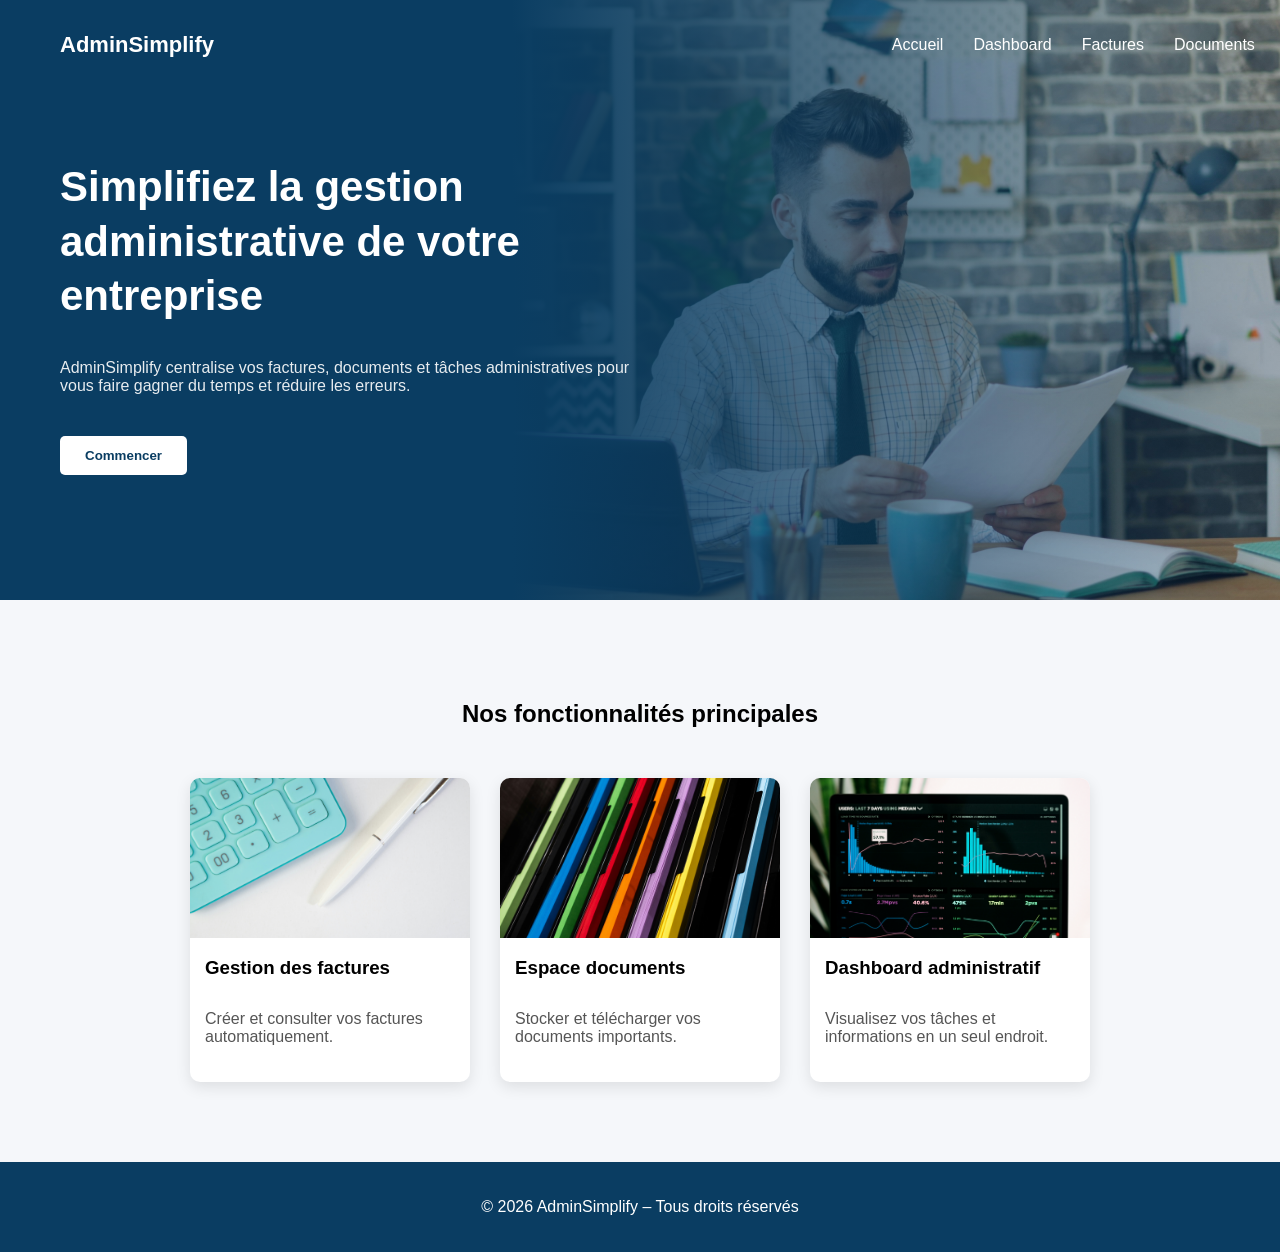
==== index.html @ 620321ff "Add files via upload" ====
<!DOCTYPE html>
<html lang="fr">
<head>
    <meta charset="UTF-8">
    <meta name="viewport" content="width=device-width, initial-scale=1.0">
    <title>AdminSimplify</title>
    <link rel="stylesheet" href="style.css">
</head>
<body>

<header>
    <div class="logo">AdminSimplify</div>
    <nav>
        <ul>
            <li><a href="index.html">Accueil</a></li>
            <li><a href="dashboard.html">Dashboard</a></li>
            <li><a href="facture.html">Factures</a></li>
            <li><a href="documents.html">Documents</a></li>
            <li><a href="contact.html">Contact</a></li>
        </ul>
    </nav>
</header>

<section class="hero">
    <div class="overlay"></div>

    <div class="hero-content">
        <h1>Simplifiez la gestion administrative de votre entreprise</h1>
        <p>
            AdminSimplify centralise vos factures, documents et tâches administratives
            pour vous faire gagner du temps et réduire les erreurs.
        </p>
        <button>Commencer</button>
    </div>
</section>

<section class="services">
    <h2>Nos fonctionnalités principales</h2>

    <div class="cards">
        <div class="card">
            <img src="images/facture.jpg">
            <h3>Gestion des factures</h3>
            <p>Créer et consulter vos factures automatiquement.</p>
        </div>

        <div class="card">
            <img src="images/documents.jpg">
            <h3>Espace documents</h3>
            <p>Stocker et télécharger vos documents importants.</p>
        </div>

        <div class="card">
            <img src="images/dashboard.jpg">
            <h3>Dashboard administratif</h3>
            <p>Visualisez vos tâches et informations en un seul endroit.</p>
        </div>
    </div>
</section>

<footer>
    <p>© 2026 AdminSimplify – Tous droits réservés</p>
</footer>

</body>
</html>
---- style.css ----
body {
    margin: 0;
    font-family: Arial, sans-serif;
    background: #f5f7fa;
}


header {
    display: flex;
    justify-content: space-between;
    align-items: center;
    padding: 20px 60px;
    position: absolute;
    width: 100%;
    z-index: 10;
    color: white;
}

.logo {
    font-size: 22px;
    font-weight: bold;
}

nav ul {
    list-style: none;
    display: flex;
    gap: 30px;
}

nav ul li a {
    color: white;
    text-decoration: none;
    font-weight: 500;
}


.hero {
    height: 600px;
    background: url("images/hero.jpg") right center/cover no-repeat;
    position: relative;
    display: flex;
    align-items: center;
}


.overlay {
    position: absolute;
    width: 100%;
    height: 100%;
    background: linear-gradient(to right, #0a3d62 40%, rgba(10,61,98,0.2));
}


.hero-content {
    position: relative;
    z-index: 2;
    color: white;
    max-width: 600px;
    padding-left: 60px;
}

.hero-content h1 {
    font-size: 42px;
    line-height: 1.3;
}

.hero-content p {
    margin-top: 15px;
    font-size: 16px;
    opacity: 0.9;
}

.hero-content button {
    margin-top: 25px;
    padding: 12px 25px;
    background: white;
    color: #0a3d62;
    border: none;
    border-radius: 5px;
    font-weight: bold;
    cursor: pointer;
}


.services {
    padding: 80px 40px;
    text-align: center;
}

.services h2 {
    margin-bottom: 50px;
}

.cards {
    display: flex;
    justify-content: center;
    gap: 30px;
}

.card {
    background: white;
    width: 280px;
    border-radius: 10px;
    overflow: hidden;
    box-shadow: 0 5px 15px rgba(0,0,0,0.1);
    text-align: left;
}

.card img {
    width: 100%;
    height: 160px;
    object-fit: cover;
}

.card h3 {
    padding: 15px;
    margin: 0;
}

.card p {
    padding: 0 15px 20px;
    color: #555;
}


footer {
    background: #0a3d62;
    color: white;
    text-align: center;
    padding: 20px;
}


@media (max-width: 900px) {
    .hero-content {
        padding: 20px;
        text-align: center;
    }

    .hero {
        background-position: center;
    }

    .cards {
        flex-direction: column;
        align-items: center;
    }
}
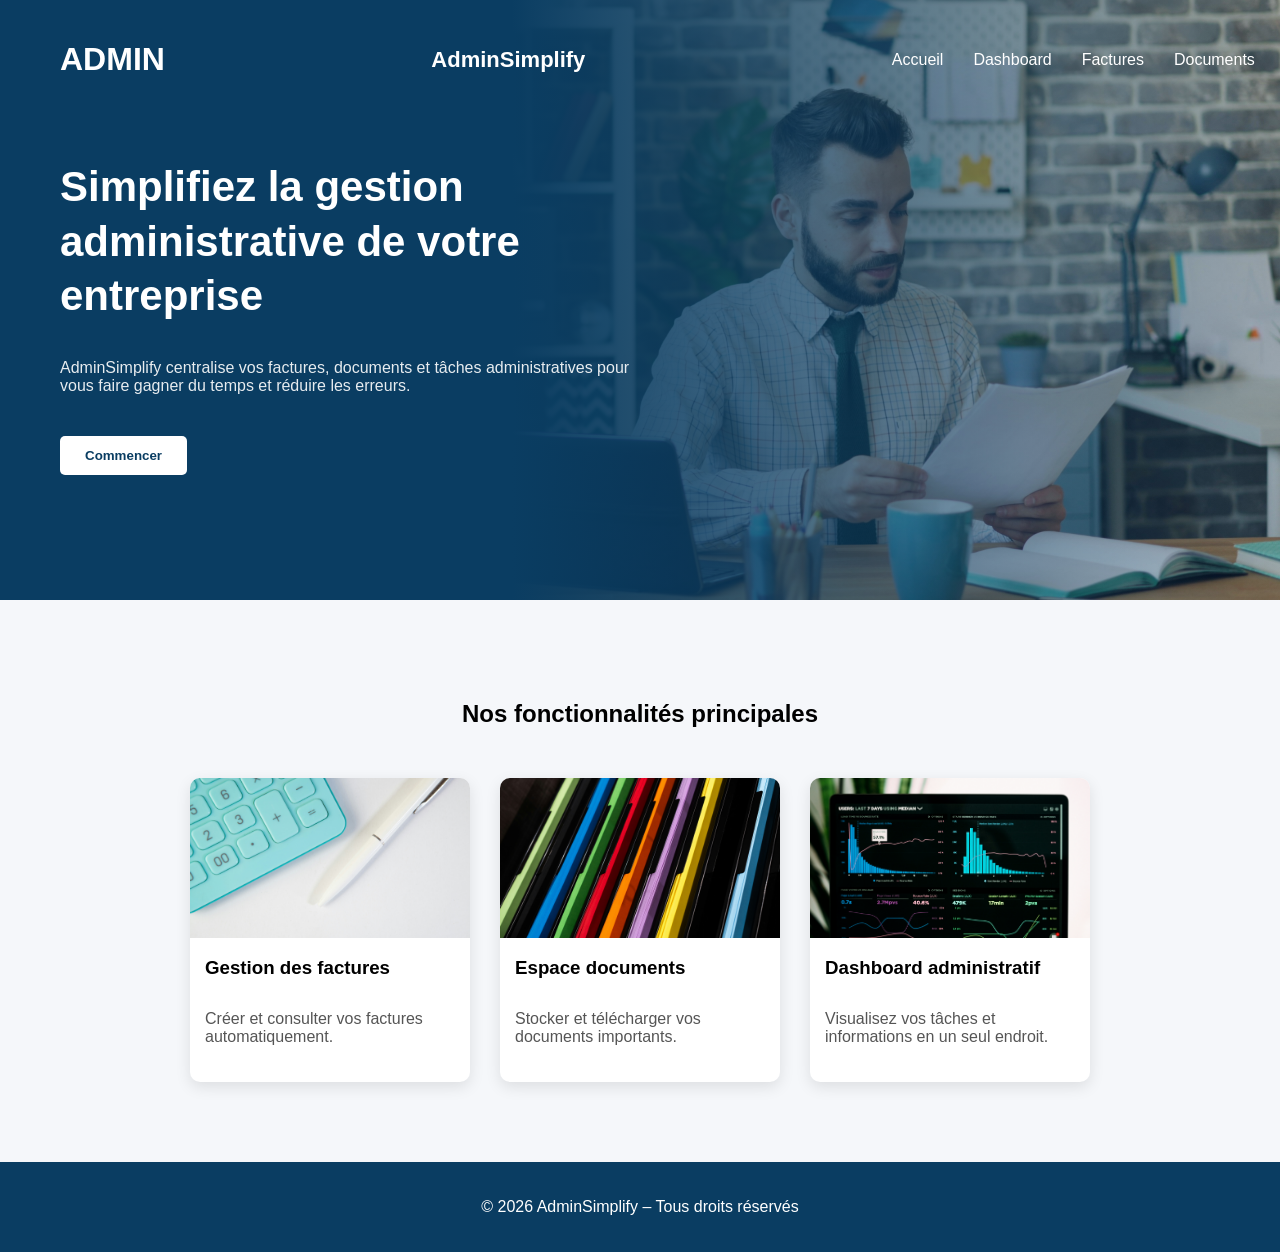
==== commit e4069211: "AJOUT D U4NE LIGNE" ====
--- a/index.html
+++ b/index.html
@@ -9,6 +9,7 @@
 <body>
 
 <header>
+    <h1>ADMIN</h1>
     <div class="logo">AdminSimplify</div>
     <nav>
         <ul>
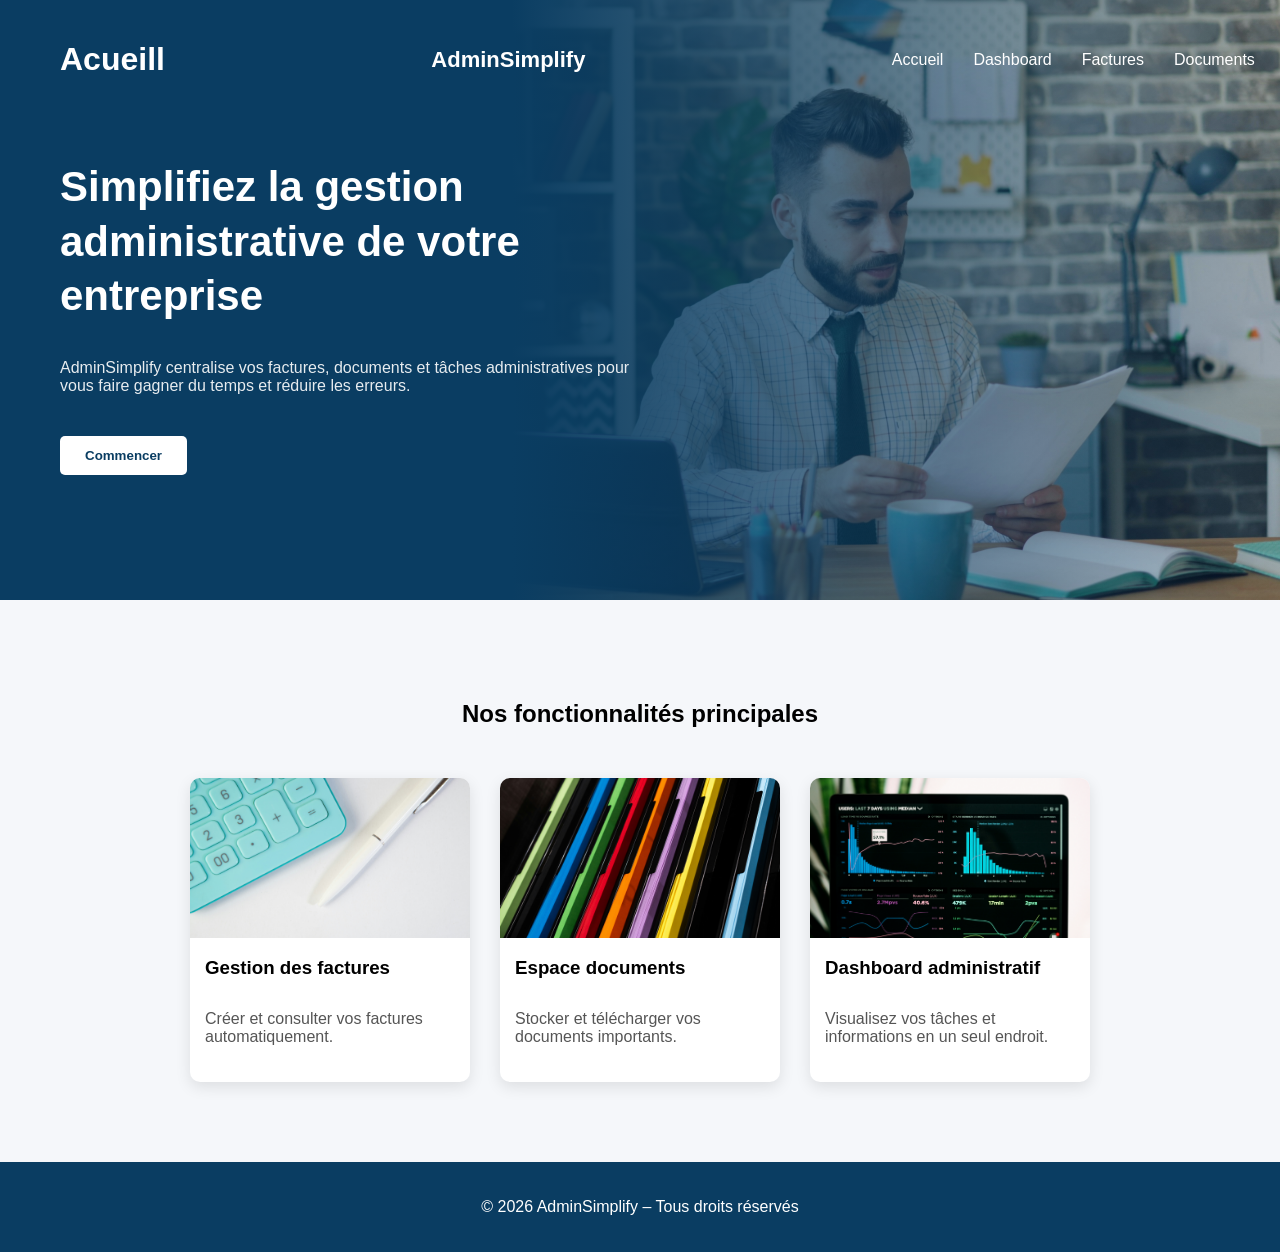
==== commit d1ac8ee7: "changer la ligne" ====
--- a/index.html
+++ b/index.html
@@ -9,7 +9,7 @@
 <body>
 
 <header>
-    <h1>ADMIN</h1>
+    <h1>Acueill</h1>
     <div class="logo">AdminSimplify</div>
     <nav>
         <ul>
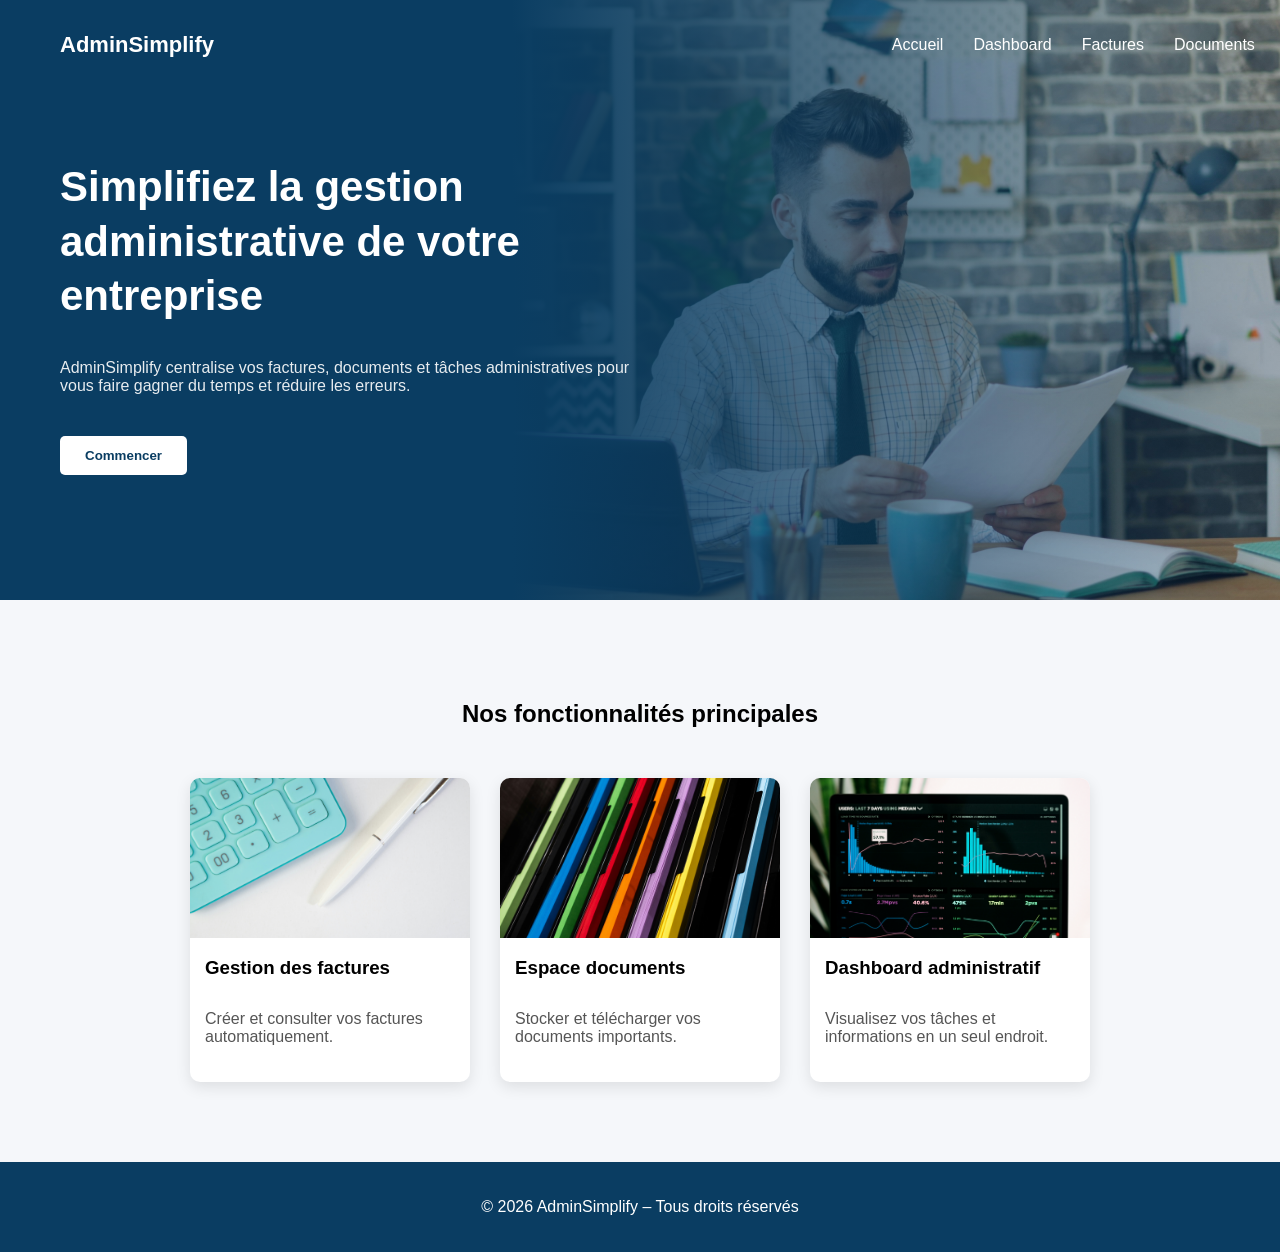
==== commit 867cdb36: "effacer ligne" ====
--- a/index.html
+++ b/index.html
@@ -9,7 +9,7 @@
 <body>
 
 <header>
-    <h1>Acueill</h1>
+    
     <div class="logo">AdminSimplify</div>
     <nav>
         <ul>
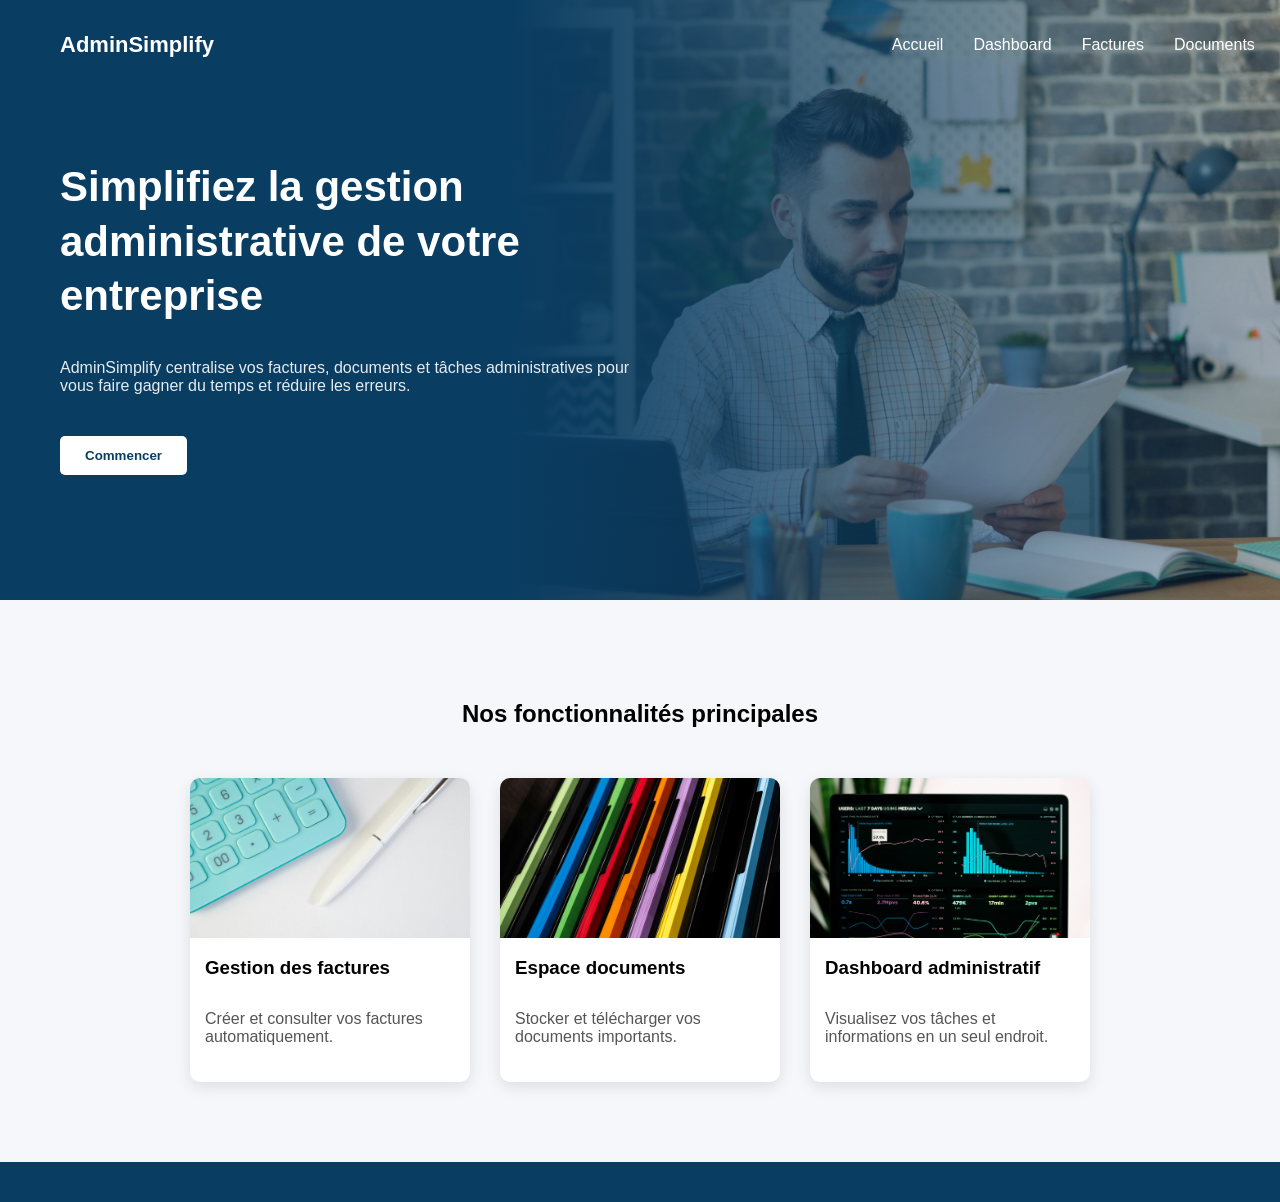
==== commit 4bfdc863: "suprimer ligne" ====
--- a/index.html
+++ b/index.html
@@ -60,7 +60,7 @@
 </section>
 
 <footer>
-    <p>© 2026 AdminSimplify – Tous droits réservés</p>
+    
 </footer>
 
 </body>
--- a/style.css
+++ b/style.css
@@ -145,4 +145,63 @@
         flex-direction: column;
         align-items: center;
     }
+}
+.dashboard {
+    padding: 120px 40px 40px;
+}
+
+.dashboard h1 {
+    margin-bottom: 30px;
+}
+
+
+table {
+    width: 100%;
+    background: white;
+    border-collapse: collapse;
+    margin-top: 20px;
+}
+
+th, td {
+    padding: 12px;
+    border-bottom: 1px solid #ddd;
+    text-align: left;
+}
+
+
+.tasks {
+    background: white;
+    padding: 20px;
+    margin-top: 20px;
+    border-radius: 10px;
+}
+
+.form-facture {
+    background: white;
+    padding: 20px;
+    border-radius: 10px;
+    max-width: 400px;
+}
+
+.form-facture label {
+    display: block;
+    margin-top: 10px;
+}
+
+.form-facture input {
+    width: 100%;
+    padding: 10px;
+    margin-top: 5px;
+    border: 1px solid #ccc;
+    border-radius: 5px;
+}
+
+.form-facture button {
+    margin-top: 15px;
+    padding: 12px;
+    background: #0a3d62;
+    color: white;
+    border: none;
+    border-radius: 5px;
+    cursor: pointer;
 }
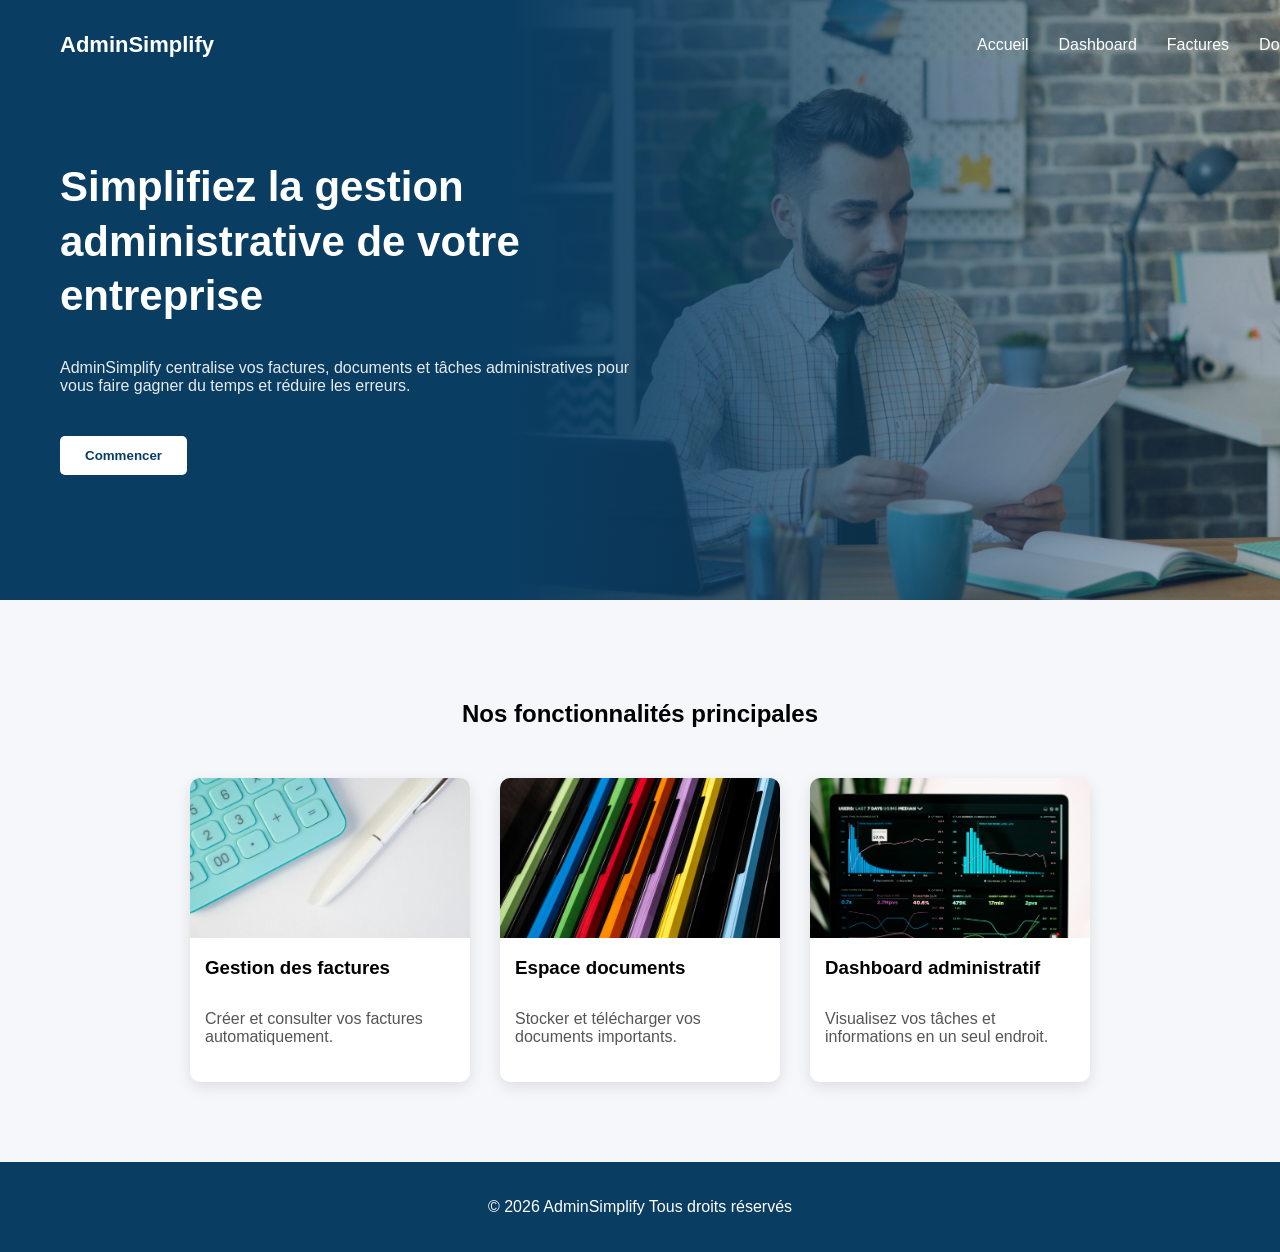
==== commit 91ddd276: "j'ai modifier contact.html" ====
--- a/index.html
+++ b/index.html
@@ -17,7 +17,7 @@
             <li><a href="dashboard.html">Dashboard</a></li>
             <li><a href="facture.html">Factures</a></li>
             <li><a href="documents.html">Documents</a></li>
-            <li><a href="contact.html">Contact</a></li>
+            
         </ul>
     </nav>
 </header>
@@ -60,6 +60,7 @@
 </section>
 
 <footer>
+    <p>© 2026 AdminSimplify  Tous droits réservés</p>
     
 </footer>
 
--- a/style.css
+++ b/style.css
@@ -204,4 +204,42 @@
     border: none;
     border-radius: 5px;
     cursor: pointer;
-}+}
+.form-document {
+    background: white;
+    padding: 20px;
+    border-radius: 10px;
+    max-width: 500px;
+    margin-top: 20px;
+}
+
+.form-document label {
+    display: block;
+    margin-top: 10px;
+    font-weight: 500;
+}
+
+.form-document input {
+    width: 100%;
+    padding: 10px;
+    margin-top: 5px;
+    border: 1px solid #ccc;
+    border-radius: 5px;
+}
+
+.form-document button {
+    margin-top: 15px;
+    padding: 12px;
+    background: #0a3d62;
+    color: white;
+    border: none;
+    border-radius: 5px;
+    cursor: pointer;
+}
+
+table th a,
+table td a {
+    color: #0a3d62;
+    text-decoration: none;
+}
+
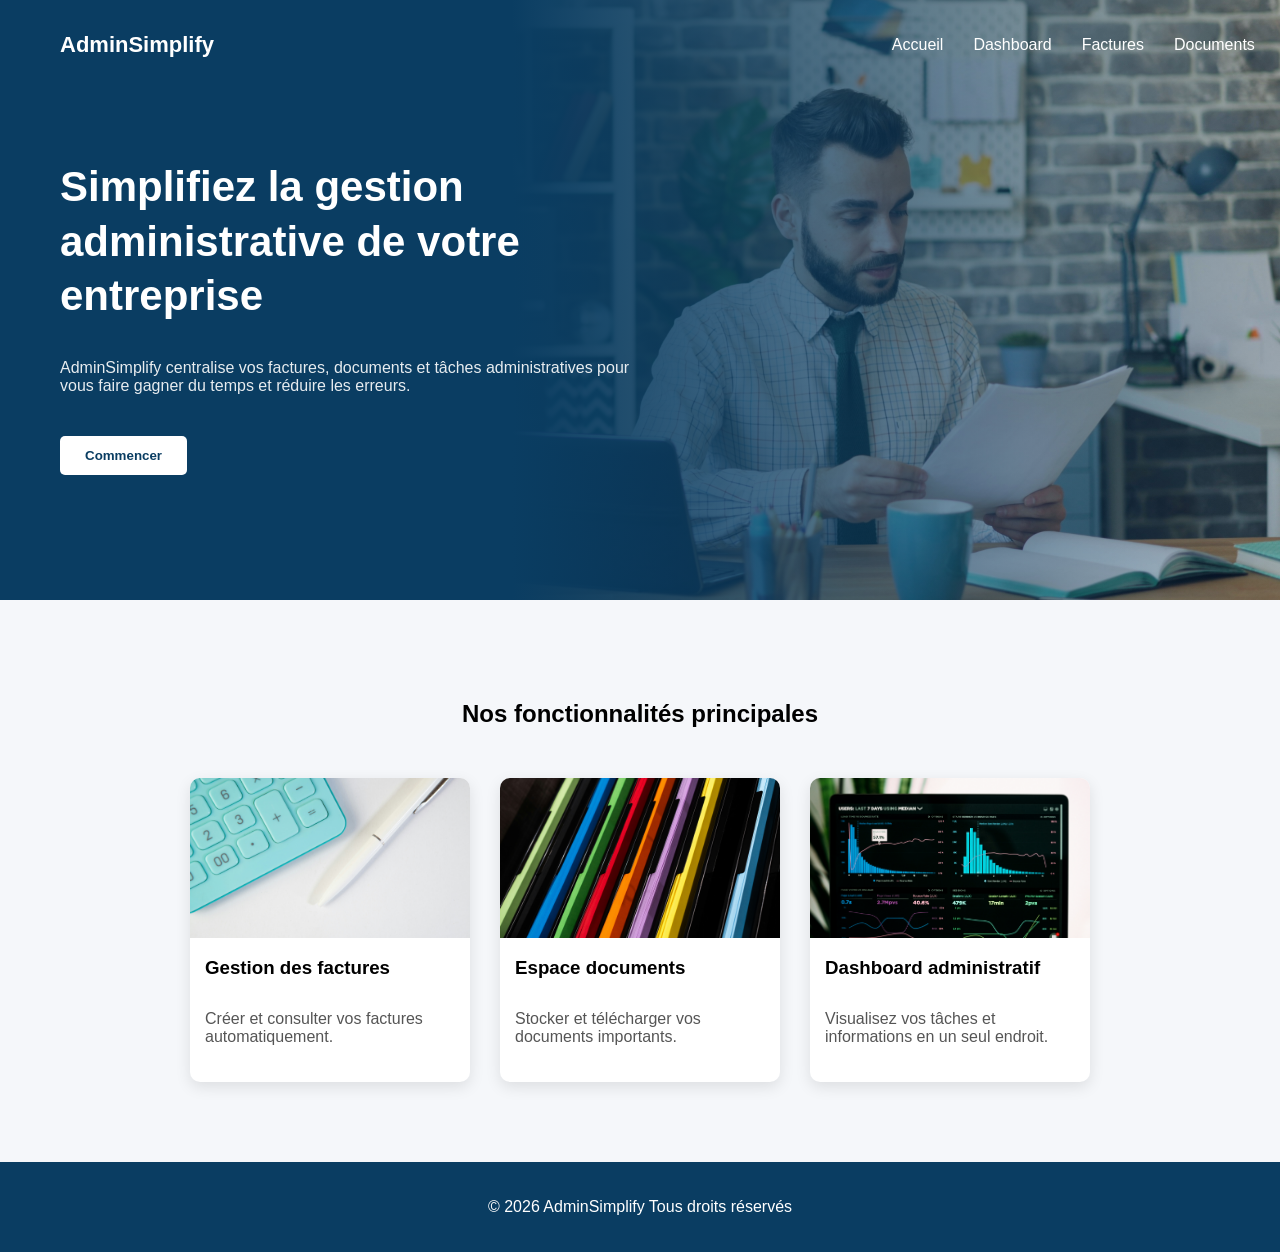
==== commit 2bf7eaa8: "rajouter une ligne" ====
--- a/index.html
+++ b/index.html
@@ -17,6 +17,7 @@
             <li><a href="dashboard.html">Dashboard</a></li>
             <li><a href="facture.html">Factures</a></li>
             <li><a href="documents.html">Documents</a></li>
+            <li><a href="contact.html">Contact</a></li>
             
         </ul>
     </nav>
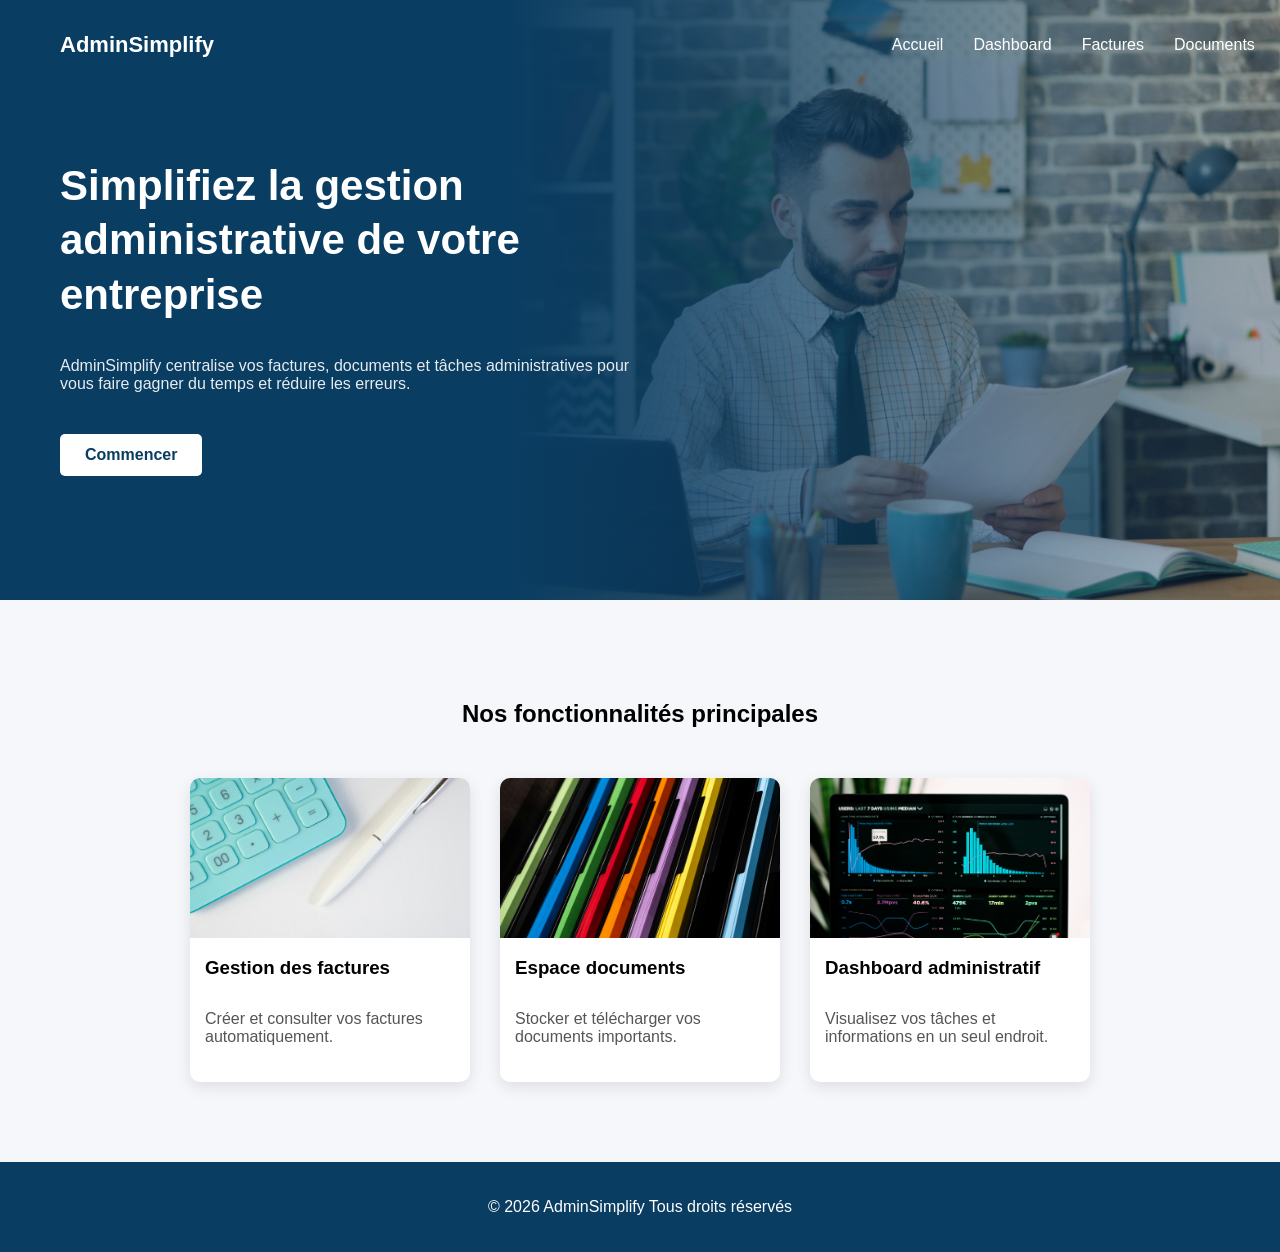
==== commit ea63c87d: "changer ligne 35" ====
--- a/index.html
+++ b/index.html
@@ -32,7 +32,7 @@
             AdminSimplify centralise vos factures, documents et tâches administratives
             pour vous faire gagner du temps et réduire les erreurs.
         </p>
-        <button>Commencer</button>
+        <a href="dashboard.html" class="btn">Commencer</a>
     </div>
 </section>
 
--- a/style.css
+++ b/style.css
@@ -242,4 +242,21 @@
     color: #0a3d62;
     text-decoration: none;
 }
-
+textarea {
+    width: 100%;
+    padding: 10px;
+    margin-top: 5px;
+    border: 1px solid #ccc;
+    border-radius: 5px;
+}
+.btn {
+    display: inline-block;
+    margin-top: 25px;
+    padding: 12px 25px;
+    background: white;
+    color: #0a3d62;
+    border-radius: 5px;
+    font-weight: bold;
+    text-decoration: none;
+}
+
